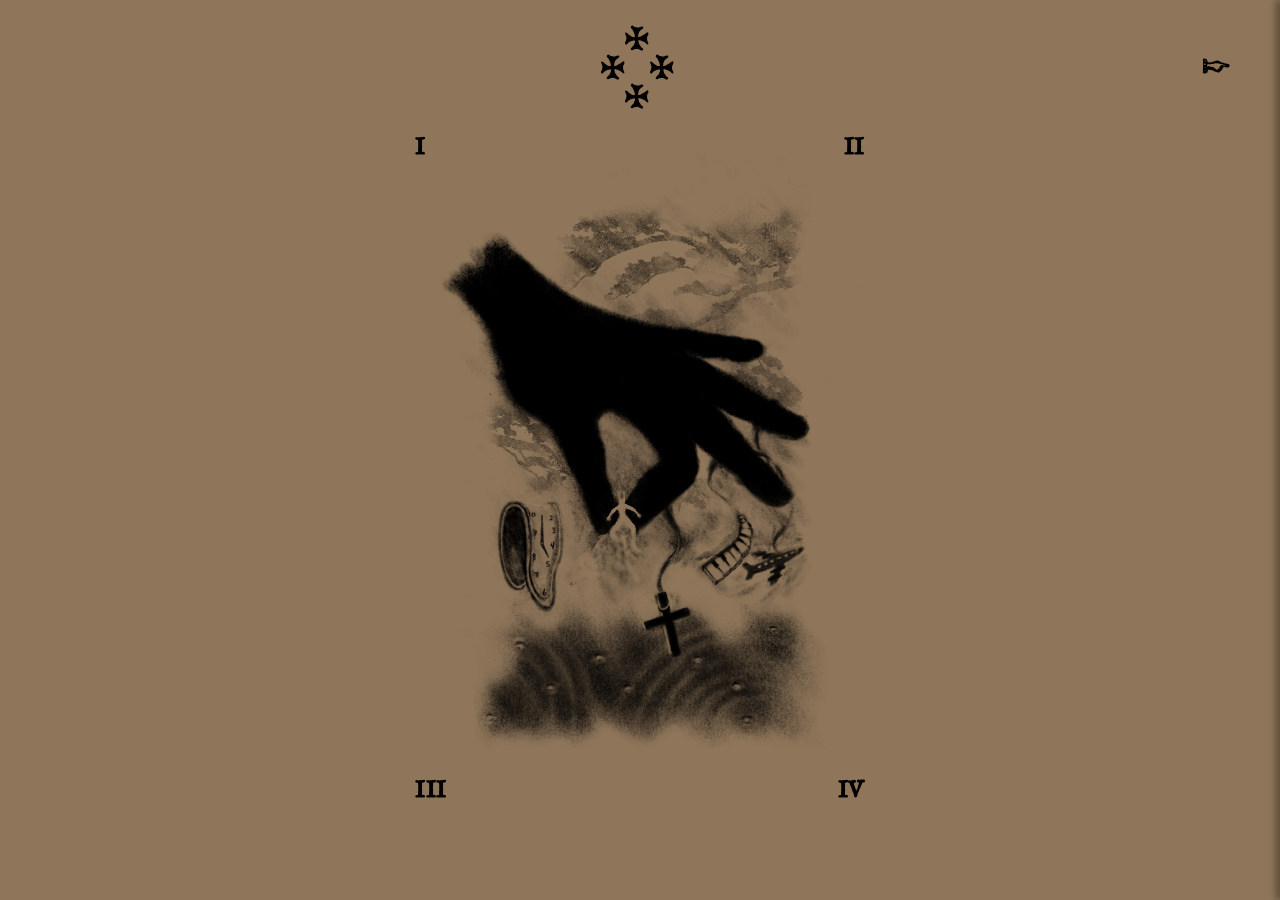
==== index.html @ d0a43b60 "added" ====
<!DOCTYPE html>
<html>
<head>
	<meta charset="utf-8">
	<meta name="viewport" content="width=device-width, initial-scale=1">
	<title></title>
	<link rel="stylesheet" type="text/css" href="assets/css/reset.css">
	<link rel="stylesheet" type="text/css" href="assets/css/fonts.css">
	<link rel="stylesheet" type="text/css" href="assets/css/styles.css">
</head>
<body>
	<section class="hover" id="page4">
		<div class="pagewrapper">
			<div class="front">

				<nav>
					<div class="prevButton">☜</div>
					<div class="pageIndex">
						<span></span>
						<br>
						<span class="roman">IV</span>&emsp;<span></span>
						<br>
						<span></span>
					</div>
					<div class="nextButton"></div>	
				</nav>

				<h1>Merch</h1>

			</div>
			<div class="back"></div>
		</div>
		<div class="nextShadow"></div>
	</section>

	<section class="hover" id="page3">
		<div class="pagewrapper">
			<div class="front">

				<nav>
					<div class="prevButton">☜</div>
					<div class="pageIndex">
						<span></span>
						<br>
						<span></span>&emsp;<span></span>
						<br>
						<span class="roman">III</span>
					</div>
					<div class="nextButton">☞</div>	
				</nav>

				<h1>DJ Gummy Bear</h1>

			</div>
			<div class="back">IV</div>
		</div>
		<div class="nextShadow"></div>
	</section>

	<section class="hover" id="page2">
		<div class="pagewrapper">
			<div class="front">

				<nav>
					<div class="prevButton">☜</div>
					<div class="pageIndex">
						<span></span><br>
						<span></span>&emsp;<span  class="roman">II</span>
						<br>
						<span></span>
					</div>
					<div class="nextButton">☞</div>	
				</nav>

				<h1>Save the Youth</h1>

			</div>
			<div class="back">III</div>
		</div>
		<div class="nextShadow"></div>
	</section>

	<section class="hover" id="page1">
		<div class="pagewrapper">
			<div class="front">

				<nav>
					<div class="prevButton">☜</div>
					<div class="pageIndex">
						<span class="roman">I</span><br>
						<span></span>&emsp;<span></span>
						<br>
						<span></span>
					</div>
					<div class="nextButton">☞</div>	
				</nav>

				<h1>Montell Fish</h1>
				<h2><a href="">Tour.</a> <a href="">News.</a> <a href="">Album.</a></h2>
				<br>
				<p>
					Lorem ipsum dolor sit amet, consectetuer adipiscing elit, sed diam nonummy nibh euismod tincidunt ut laoreet dolore magna aliquam erat volutpat. Ut wisi enim ad minim veniam, quis nostrud exerci tation ullamcorper suscipit lobortis nisl ut aliquip ex ea commodo consequat. Duis autem vel eum iriure dolor in hendrerit in vulputate velit esse molestie consequat, vel illum dolore eu feugiat nulla facilisis at vero eros et accumsan et iusto odio dignissim qui blandit praesent luptatum zzril delenit augue duis dolore te feugait nulla facilisi. 
				</p>

				<div class="imgCont glow">
					<img src="assets/image/test.webp">
				</div>

			</div>
			<div class="back">II</div>
		</div>
		<div class="nextShadow"></div>
	</section>

	<section class="hover" id="index">
		<div class="pagewrapper">
			<div class="front">

				<nav>
					<div class="prevButton"></div>
					<div class="pageIndex">
						<span></span><br>
						<span></span>&emsp;<span></span>
						<br>
						<span></span></div>
					<div class="nextButton">☞</div>	
				</nav>

				<div class="imgCont">
					<img src="assets/image/JCMSEPTEMBEREVENTPOSTER.webp">
					<span class="indexButton" id="to1">I</span>
					<span class="indexButton" id="to2">II</span>
					<span class="indexButton" id="to3">III</span>
					<span class="indexButton" id="to4">IV</span>
				</div>

			</div>
			<div class="back">I</div>
		</div>
		<div class="nextShadow"></div>
	</section>

	<div id="page-flipper">
		<div id="prev" class="active"></div>
		<div id="next" class="active"></div>
	</div>
	<svg>
  <filter id="wavy2">
    <feTurbulence x="0" y="0" baseFrequency="0.02" numOctaves="5" seed="1" />
    <feDisplacementMap in="SourceGraphic" scale="20" />
  </filter>
</svg>
	<script type="text/javascript">
		// window.onload = function(){
		// 	welcomeFlip()
		// }

		// function welcomeFlip(){
		// 	let welcome = document.getElementById('welcome');
		// 	setTimeout(function(){
		// 		welcome.classList.add('initial');	
		// 	}, 300);
		// 	setTimeout(function(){
		// 		welcome.classList.add('flip');	
		// 	}, 1000);
		// }

		let indexButtons = document.querySelectorAll('.indexButton');
		indexButtons.forEach(function(indexButton){
			indexButton.addEventListener('click', function (e) {
				let button = this;
				let thisPage = this.closest('section');
				let directTo = Number(button.id.replace('to', ''));
				flip(thisPage);
				console.log(directTo);
				for(let i=1; i<directTo; i+=1){
					let page = document.getElementById('page'+ i);
					flip(page);
				}
			});
			
		});

		let nextButtons = document.querySelectorAll('.nextButton');
		nextButtons.forEach(function(nextButton){
			nextButton.addEventListener('click', function (e) {
				let thisPage = this.closest('section');
				flip(thisPage); 
			});
		});

		let prevButtons = document.querySelectorAll('.prevButton');
		prevButtons.forEach(function(prevButton){
			prevButton.addEventListener('click', function (e) {
				let thisPage = this.closest('section');
				let prevPage = getPrevPage(thisPage);
				unflip(prevPage);
			});
		});

		function flip(section){
			section.classList.add('flip');
		}

		function unflip(section){
			section.classList.remove('flip');
		}

		function getPrevPage(current){
			let next = current.nextElementSibling;
			if (!(next.tagName == 'SECTION')){ next = null; }
			return next;
		}
		
	</script>
</body>
</html>
---- assets/css/fonts.css ----
@font-face {
	font-family: 'IM_FELL_English';
	src: url('../fonts/IMFeENrm29C.otf');
}
@font-face {
	font-family: 'IM_FELL_English_Italic';
	src: url('../fonts/IMFeENit29C.otf');
}
@font-face {
	font-family: 'P22_Operina_Romano';
	src: url('../fonts/P22_Operina_Romano.ttf');
}
---- assets/css/styles.css ----
html{
	font-size: 24px;
	--second-type: 1rem;
	--page-tilt: -6deg;
	--paper-color: #8F765A;
/*--paper-color: #fff;*/
	--text-color: #000;
	--nav-padding: 1rem;
}
@media all and (max-width: 40em) { 
	html{ font-size: 18px; } 
}
@media all and (max-width: 28em) { 
	html{ font-size: 16px; } 
}

body{
	position: relative;
	font-family: 'IM_FELL_English';
	font-size: 1rem;
	-webkit-font-smoothing:antialiased;
	letter-spacing: 0.025rem;
/*	overflow: hidden;*/
	background-color: #000;
	-webkit-text-stroke-width: 0.05rem;
	line-height: 1.2;
/*  -webkit-text-stroke-color: ;*/
	color:var(--text-color);
/*	text-shadow: 0.01rem 0.01rem 0.02rem var(--text-color), -0.01rem -0.01rem 0.02rem var(--text-color), 0.01rem -0.01rem 0.02rem var(--text-color);*/
	/*text-shadow: 
		0.01rem 0.01rem 0.02rem var(--text-color), 
		-0.01rem -0.01rem 0.02rem var(--text-color), 
		0.01rem -0.01rem 0.02rem var(--text-color), 
		0 0 0.05em rgb(70 50 25), 
		0 0 0.1em rgb(22 39 12), 
		0 0 0.2em rgb(56 69 45);*/
}
section{
	position: absolute;
	top:0;
	left:0;
	width:100vw;
	height:100vh;
	overflow: hidden;
	pointer-events: none;
}
section > .pagewrapper{
	width:100%;
	height:100%;
	clip-path: polygon(0% 0%, 100% 0%, 100% 100%, 0% 100%);  
	transition-property: clip-path;  
	transition-duration: 0.5s;
	position: relative;
}
.pagewrapper > .front, .pagewrapper > .back{
	position: absolute;
	width:100%;
	height:100%;
}
.pagewrapper > .front{
	pointer-events: auto;
}

.pagewrapper > .back{
	height:100%;
	transition-property: transform;
	transform: translateX(100%);
	transition-duration: 0.5s;
	transform-origin: bottom left;
	cursor: pointer;
	z-index: 10;
}
.pagewrapper > .back:after{
	content:'';
	position: absolute;
	width:100%;
	height:50%;
	left:0;
	bottom:-50vh;
	background-color: inherit;
}

/* page next hover */
section.hover:has( > .pagewrapper > .front > nav > .nextButton:hover) .pagewrapper{
	clip-path: polygon(0% 0%, calc(100vw - 2rem) 0%, calc(100vw - 2rem) 100%, 0% 100%);  
}
section.hover:has( > .pagewrapper > .front > nav > .nextButton:hover) .back{
	transform: translateX(calc(100vw - 2rem)) rotate(var(--page-tilt));
}
section.hover:has( > .pagewrapper > .front > nav > .nextButton:hover) .nextShadow{
	transform: translateX(0px);
}

/* page next flip, also initiates welcome flip too */
section.hover.flip:has( > .pagewrapper > .front > nav > .nextButton) .pagewrapper, 
#welcome.initial.flip:has( > .pagewrapper > .back) .pagewrapper{
	transition-duration: 1s;
	clip-path: polygon(-2rem 0%, -2rem 0%, -2rem 100%, -2rem 100%);
}
section.hover.flip:has( > .pagewrapper > .front > nav > .nextButton) .back, 
#welcome.initial.flip:has( > .pagewrapper > .back) .back{
	transition-duration: 1s;
	transform: translateX(calc(-100vw - 2rem)) rotate(0deg);
}
section.hover.flip:has( > .pagewrapper > .front > nav > .nextButton) .nextShadow, 
#welcome.initial.flip:has( > .pagewrapper > .back) .nextShadow{
	transition-duration: 1s;
	transform: translateX(-100vw);
}

/* special welcome page flip */
#welcome.initial > .pagewrapper{
	clip-path: polygon(0% 0%, calc(100vw - 2rem) 0%, calc(100vw - 2rem) 100%, 0% 100%);  
}
#welcome.initial > .pagewrapper > .back{
	transform: translateX(calc(100vw - 2rem)) rotate(var(--page-tilt));
}
#welcome.initial > .nextShadow{
	transform: translateX(0px);
}

/* page flip shadows */

:root{
/*	--shadow-color: 30deg 21% 29%;*/
	--shadow-color: 32deg 11% 23%;
}
.pagewrapper > .back{
/*	-webkit-box-shadow: -0.05rem 0.05rem 0.25rem rgba(89,71,51,0.8);*/
/*	-webkit-box-shadow: -0.2rem 0rem 0.25rem hsl(var(--shadow-color) / 0.4);*/
	-webkit-box-shadow: -0.2rem 0rem 0.25rem rgba(0,0,0,0.3);
}

.nextShadow{
	position: absolute;
	width:4rem;
	height:100vh;
	top:0;
	right:0;
	transform:translateX(4rem);
	transition-duration: 0.5s;
	background: linear-gradient(
		to right, 
		transparent 10%, 
		hsl(var(--shadow-color) / 0.35) 35%, 
		hsl(var(--shadow-color) / 0.25) 50%, 
		hsl(var(--shadow-color) / 0.7) 40%, 
		transparent);
	mix-blend-mode: multiply;
	-webkit-mask-image: linear-gradient(0deg, rgba(0,0,0,0.3) 0%, rgb(0, 0, 0) 40%);
	transition-property: transform;  
	pointer-events: none;	
}

/* page styles */
.pagewrapper > .front, .pagewrapper > .back{
	background: var(--paper-color);
}

.pagewrapper > .back{
	padding:1rem;
}

.pagewrapper > .front{
	padding:1rem 2rem;
	overflow: auto;
}

nav{
	position: sticky;
	top:0;
	width:100%;
	display: flex;
	justify-content: space-between;
	align-items: center;
	pointer-events: none;
	margin-bottom: 1rem;
}
nav > div{
	cursor: pointer;
	pointer-events: auto;
	min-width: 1rem;
}
nav > .pageIndex{
	width:fit-content;
	text-align: center;
}
.pageIndex > span{
	display: inline-block;
}

h1, h2, h3, h4, h5{
	text-align: center;
	text-transform: uppercase;
}

p{
	margin-bottom: 1.2rem;
}


.imgCont{
	width:min(50vw, 50vh);
	margin:auto;
    position: relative;
}
/* for image innerglow*/
.imgCont.glow:after{
	box-shadow: 
		inset -10px -10px 10px 20px var(--paper-color);
  	content: '';
  	display: block;
  	position: absolute;
  	height: 100%;
  	width: 100%;
  	top: 0;
}
img{
	display: block;
	width:100%;
	max-width: 100%;
	mix-blend-mode: multiply;
	filter:grayscale(100%);
}

#index .imgCont{
	position: relative;
	width:min(50vw, 50vh);
	margin:auto;
}
#index a{
	font-family: 'IM_FELL_English';
}
.indexButton{
	position: absolute;
	cursor:pointer;
}
.indexButton:hover{
	opacity: 0.5;
}

#to1{
	top:0;
	left:0;
}
#to2{
	top:0;
	right:0;
}
#to3{
	bottom:0;
	left:0;
}
#to4{
	bottom:0;
	right:0;
}


a:hover{
	opacity: 0.5;
}
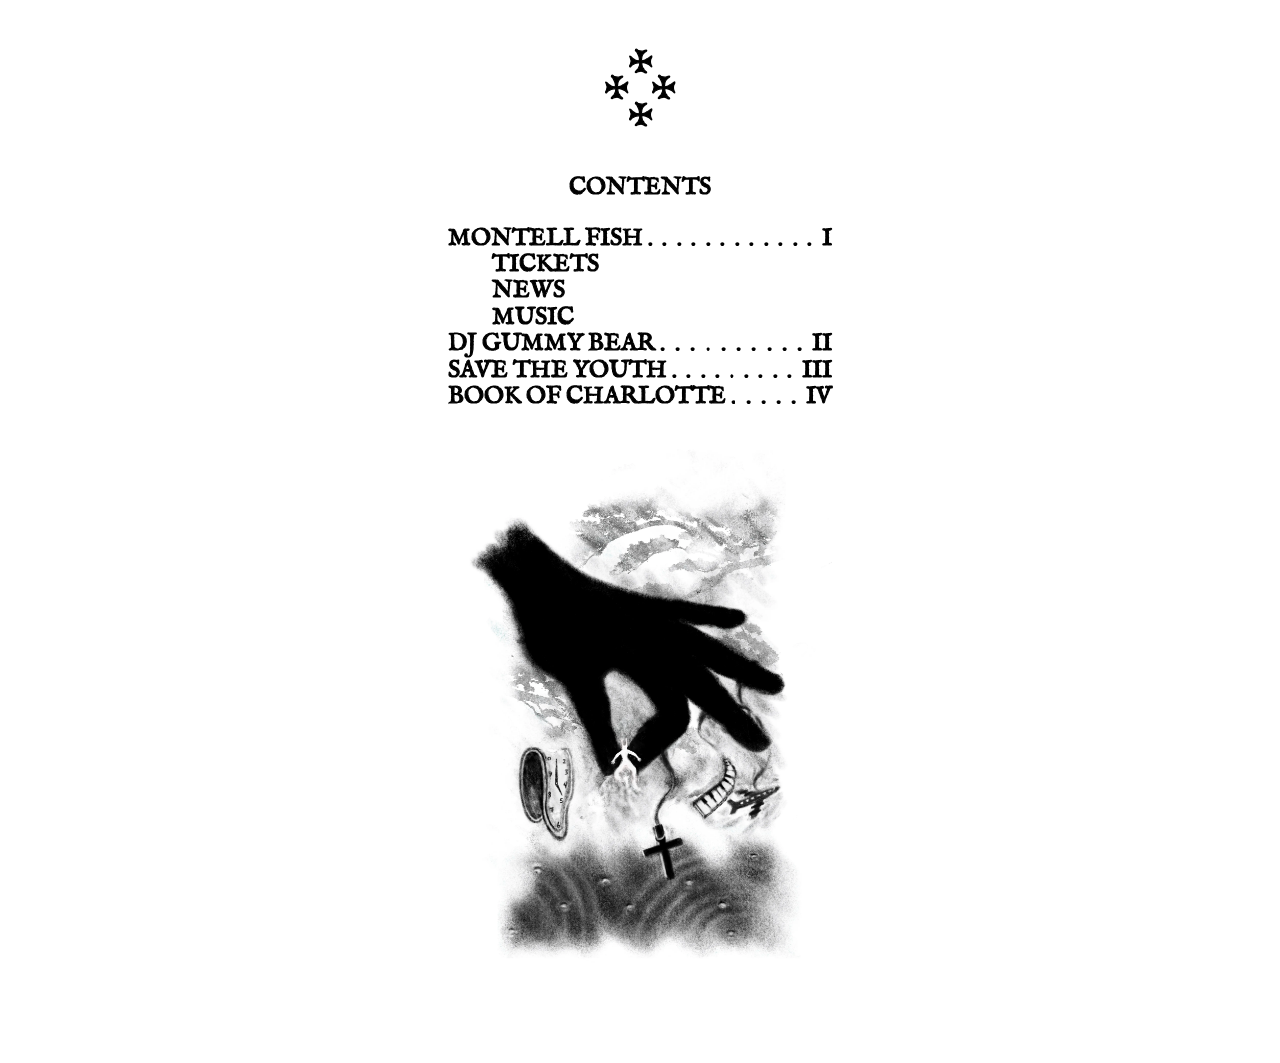
==== commit 1114f575: "added" ====
--- a/index.html
+++ b/index.html
@@ -6,212 +6,161 @@
 	<title></title>
 	<link rel="stylesheet" type="text/css" href="assets/css/reset.css">
 	<link rel="stylesheet" type="text/css" href="assets/css/fonts.css">
-	<link rel="stylesheet" type="text/css" href="assets/css/styles.css">
+	<style type="text/css">
+		/*html{
+			font-size: 24px;
+		}
+		@media all and (max-width: 40em) { 
+			html{ font-size: 18px; } 
+		}
+		@media all and (max-width: 28em) { 
+			html{ font-size: 16px; } 
+		}*/
+
+		html{
+			font-size: 24px;
+/*			--paper-color: #ccc6a9;*/
+			--paper-color: rgb(220, 212, 191);
+		}
+		@media all and (max-width: 57rem) { 
+			html{ font-size: 18px; } 
+		}
+		@media all and (max-width: 43em) { 
+			html{ font-size: 16px; } 
+		}
+		@media all and (max-width: 38em) { 
+			html{ font-size: 14px; } 
+		}
+		@media all and (max-width: 34em) { 
+			html{ font-size: 13px; } 
+		}
+		body{
+			font-family: 'IM_FELL_English';
+			font-weight: normal;
+			-webkit-text-stroke-width: 0.05rem;
+			-webkit-font-smoothing:antialiased;
+			font-size: 1rem;
+			line-height: 1.1;
+/*			background-color: var(--paper-color);*/
+			color:#000;
+			padding:2rem 2rem;
+			text-transform: uppercase;
+		}
+
+		.cross-symbol{
+			width:fit-content;
+			margin:auto;
+			text-align: center;
+			margin-bottom: 2rem;
+			user-select: none;
+		}
+
+		main{
+			max-width: 16rem;
+			margin:auto;
+
+			display: flex;
+			flex-direction: column;
+			gap:1rem;
+		}
+		ol{
+			list-style: none;
+		}
+		ol ol{
+			/* real 2em space */
+			margin-left: 1.85rem; 
+		}
+
+		.toc p {
+			display: flex;
+		}
+		
+		.toc p .title {
+			order: 1;
+		}
+
+		.toc {
+			counter-reset: item
+		}
+		.toc > li {
+  			counter-increment: item;
+		}
+		.toc > li:before {
+  			content: counter(item, upper-roman);
+  			float:right;
+		}
+		
+		.toc p:after {
+			background-image:url("data:image/svg+xml;utf8,<svg xmlns='http://www.w3.org/2000/svg' version='1.1' height='16px' width='9.6px'><text x='50%' y='13' class='im-fell' font-size='16' font-weight='bold' text-rendering='optimizeLegibility' text-anchor='middle'>.</text></svg>");
+			background-position: top;
+			background-size: 0.6rem 1rem;
+			background-repeat: space no-repeat;
+			content: "";
+			flex-grow: 1;
+			height: 1em;
+			order: 2;
+			margin-right: 0.2rem;
+		}
+
+		a:hover{
+			font-family: 'IM_FELL_English_Italic';
+			cursor: pointer;
+		}
+
+		img{
+			width:100%;
+			max-width: 100%;
+			mix-blend-mode: multiply;
+		}
+		h1{
+			text-align: center;
+		}
+		
+	</style>
 </head>
 <body>
-	<section class="hover" id="page4">
-		<div class="pagewrapper">
-			<div class="front">
-
-				<nav>
-					<div class="prevButton">☜</div>
-					<div class="pageIndex">
-						<span></span>
-						<br>
-						<span class="roman">IV</span>&emsp;<span></span>
-						<br>
-						<span></span>
-					</div>
-					<div class="nextButton"></div>	
-				</nav>
-
-				<h1>Merch</h1>
-
-			</div>
-			<div class="back"></div>
-		</div>
-		<div class="nextShadow"></div>
-	</section>
-
-	<section class="hover" id="page3">
-		<div class="pagewrapper">
-			<div class="front">
-
-				<nav>
-					<div class="prevButton">☜</div>
-					<div class="pageIndex">
-						<span></span>
-						<br>
-						<span></span>&emsp;<span></span>
-						<br>
-						<span class="roman">III</span>
-					</div>
-					<div class="nextButton">☞</div>	
-				</nav>
-
-				<h1>DJ Gummy Bear</h1>
-
-			</div>
-			<div class="back">IV</div>
-		</div>
-		<div class="nextShadow"></div>
-	</section>
-
-	<section class="hover" id="page2">
-		<div class="pagewrapper">
-			<div class="front">
-
-				<nav>
-					<div class="prevButton">☜</div>
-					<div class="pageIndex">
-						<span></span><br>
-						<span></span>&emsp;<span  class="roman">II</span>
-						<br>
-						<span></span>
-					</div>
-					<div class="nextButton">☞</div>	
-				</nav>
-
-				<h1>Save the Youth</h1>
-
-			</div>
-			<div class="back">III</div>
-		</div>
-		<div class="nextShadow"></div>
-	</section>
-
-	<section class="hover" id="page1">
-		<div class="pagewrapper">
-			<div class="front">
-
-				<nav>
-					<div class="prevButton">☜</div>
-					<div class="pageIndex">
-						<span class="roman">I</span><br>
-						<span></span>&emsp;<span></span>
-						<br>
-						<span></span>
-					</div>
-					<div class="nextButton">☞</div>	
-				</nav>
-
-				<h1>Montell Fish</h1>
-				<h2><a href="">Tour.</a> <a href="">News.</a> <a href="">Album.</a></h2>
-				<br>
+	<div class="cross-symbol">
+		<span></span><br><span></span>&emsp;<span></span><br><span></span>
+	</div>
+	<main>
+		<h1>Contents</h1>
+		<ol class="toc">
+			<li>
 				<p>
-					Lorem ipsum dolor sit amet, consectetuer adipiscing elit, sed diam nonummy nibh euismod tincidunt ut laoreet dolore magna aliquam erat volutpat. Ut wisi enim ad minim veniam, quis nostrud exerci tation ullamcorper suscipit lobortis nisl ut aliquip ex ea commodo consequat. Duis autem vel eum iriure dolor in hendrerit in vulputate velit esse molestie consequat, vel illum dolore eu feugiat nulla facilisis at vero eros et accumsan et iusto odio dignissim qui blandit praesent luptatum zzril delenit augue duis dolore te feugait nulla facilisi. 
+					<span class="title">Montell Fish</span>
 				</p>
-
-				<div class="imgCont glow">
-					<img src="assets/image/test.webp">
-				</div>
-
-			</div>
-			<div class="back">II</div>
-		</div>
-		<div class="nextShadow"></div>
-	</section>
-
-	<section class="hover" id="index">
-		<div class="pagewrapper">
-			<div class="front">
-
-				<nav>
-					<div class="prevButton"></div>
-					<div class="pageIndex">
-						<span></span><br>
-						<span></span>&emsp;<span></span>
-						<br>
-						<span></span></div>
-					<div class="nextButton">☞</div>	
-				</nav>
-
-				<div class="imgCont">
-					<img src="assets/image/JCMSEPTEMBEREVENTPOSTER.webp">
-					<span class="indexButton" id="to1">I</span>
-					<span class="indexButton" id="to2">II</span>
-					<span class="indexButton" id="to3">III</span>
-					<span class="indexButton" id="to4">IV</span>
-				</div>
-
-			</div>
-			<div class="back">I</div>
-		</div>
-		<div class="nextShadow"></div>
-	</section>
-
-	<div id="page-flipper">
-		<div id="prev" class="active"></div>
-		<div id="next" class="active"></div>
-	</div>
-	<svg>
-  <filter id="wavy2">
-    <feTurbulence x="0" y="0" baseFrequency="0.02" numOctaves="5" seed="1" />
-    <feDisplacementMap in="SourceGraphic" scale="20" />
-  </filter>
-</svg>
-	<script type="text/javascript">
-		// window.onload = function(){
-		// 	welcomeFlip()
-		// }
-
-		// function welcomeFlip(){
-		// 	let welcome = document.getElementById('welcome');
-		// 	setTimeout(function(){
-		// 		welcome.classList.add('initial');	
-		// 	}, 300);
-		// 	setTimeout(function(){
-		// 		welcome.classList.add('flip');	
-		// 	}, 1000);
-		// }
-
-		let indexButtons = document.querySelectorAll('.indexButton');
-		indexButtons.forEach(function(indexButton){
-			indexButton.addEventListener('click', function (e) {
-				let button = this;
-				let thisPage = this.closest('section');
-				let directTo = Number(button.id.replace('to', ''));
-				flip(thisPage);
-				console.log(directTo);
-				for(let i=1; i<directTo; i+=1){
-					let page = document.getElementById('page'+ i);
-					flip(page);
-				}
-			});
-			
-		});
-
-		let nextButtons = document.querySelectorAll('.nextButton');
-		nextButtons.forEach(function(nextButton){
-			nextButton.addEventListener('click', function (e) {
-				let thisPage = this.closest('section');
-				flip(thisPage); 
-			});
-		});
-
-		let prevButtons = document.querySelectorAll('.prevButton');
-		prevButtons.forEach(function(prevButton){
-			prevButton.addEventListener('click', function (e) {
-				let thisPage = this.closest('section');
-				let prevPage = getPrevPage(thisPage);
-				unflip(prevPage);
-			});
-		});
-
-		function flip(section){
-			section.classList.add('flip');
-		}
-
-		function unflip(section){
-			section.classList.remove('flip');
-		}
-
-		function getPrevPage(current){
-			let next = current.nextElementSibling;
-			if (!(next.tagName == 'SECTION')){ next = null; }
-			return next;
-		}
-		
-	</script>
+				<ol>
+					<li>
+						<a href="https://www.aegpresents.co.uk/events/detail/montell-fish?cid=AEGPRESUK_Montell_London_SOCIAL_Artist_25102023_OGNC_" target="_blank">Tickets</a>
+					</li>
+					<li>
+						<a href="https://www.youtube.com/watch?v=XXTAVNXG2cM" target="_blank">News</a>
+					</li>
+					<li>
+						<a href="https://open.spotify.com/artist/5nvWOyAkfNgVLKESq4fOj2" target="_blank">Music</a>
+					</li>
+				</ol>
+			</li>
+			<li>
+				<p>
+					<a class="title" href="https://open.spotify.com/artist/78ECvrY5jP8mbGU52iyNSw" target="_blank">DJ Gummy Bear</a>
+				</p>
+			</li>
+			<li>
+				<p>
+					<a class="title" href="savetheyouth">Save the Youth</a>
+				</p>
+			</li>
+			<li>
+				<p>
+					<a class="title" href="bookofcharlotte">Book of Charlotte</a>
+				</p>
+			</li>
+		</ol>
+		<figure>
+			<img src="assets/image/JCMSEPTEMBEREVENTPOSTER.webp">
+			<figcaption></figcaption>
+		</figure>
+	</main>
 </body>
 </html>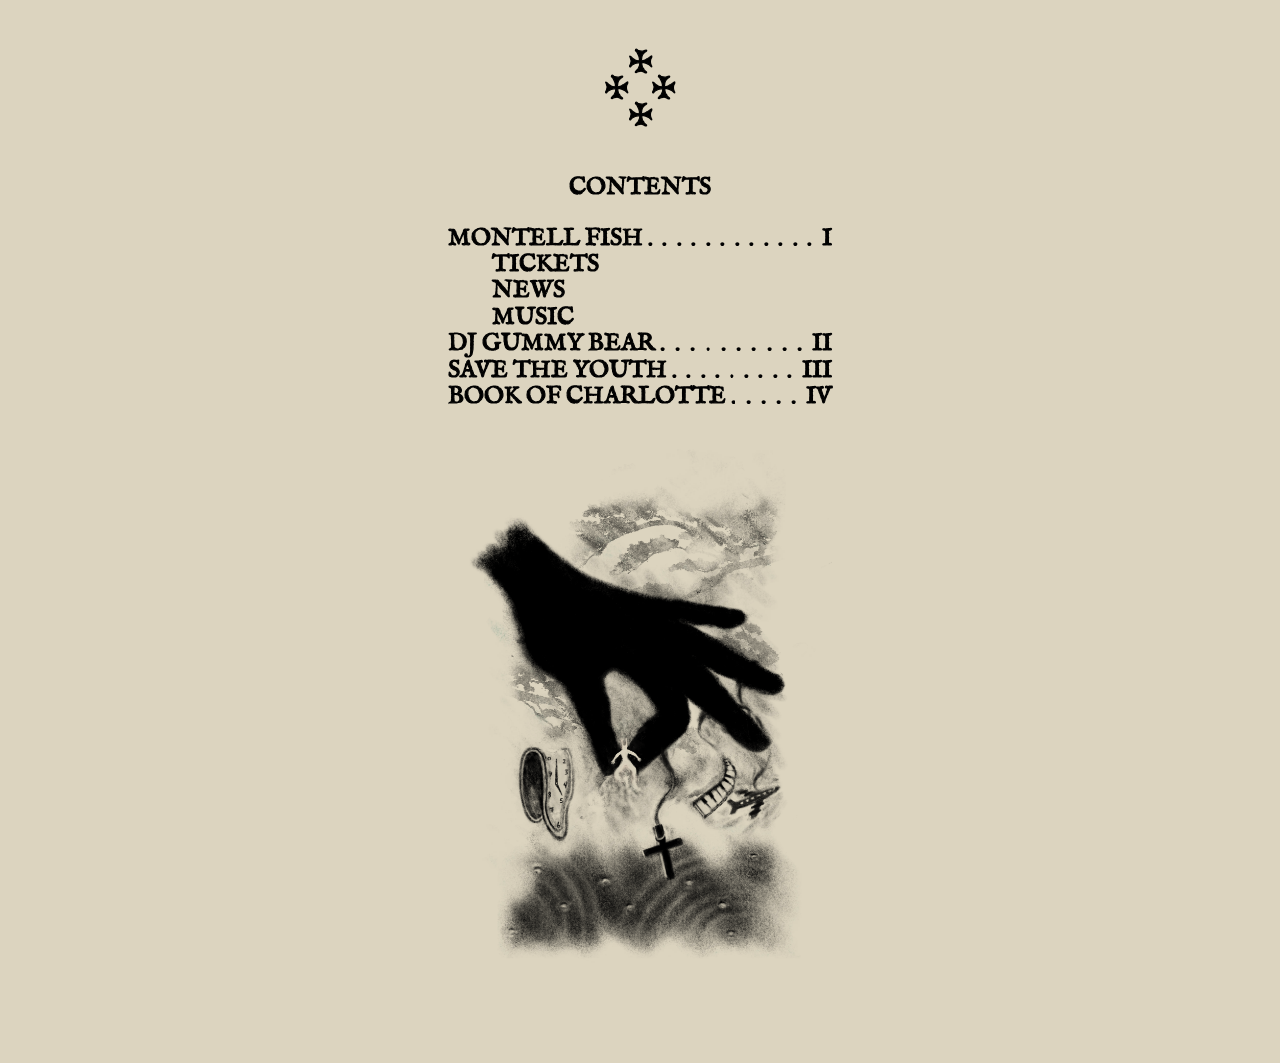
==== commit 405a9a67: "added" ====
--- a/index.html
+++ b/index.html
@@ -21,6 +21,7 @@
 			font-size: 24px;
 /*			--paper-color: #ccc6a9;*/
 			--paper-color: rgb(220, 212, 191);
+/*			--paper-color: #dcd2cc;*/
 		}
 		@media all and (max-width: 57rem) { 
 			html{ font-size: 18px; } 
@@ -41,7 +42,7 @@
 			-webkit-font-smoothing:antialiased;
 			font-size: 1rem;
 			line-height: 1.1;
-/*			background-color: var(--paper-color);*/
+			background-color: var(--paper-color);
 			color:#000;
 			padding:2rem 2rem;
 			text-transform: uppercase;
@@ -106,6 +107,9 @@
 			font-family: 'IM_FELL_English_Italic';
 			cursor: pointer;
 		}
+		.italic{
+			font-family: 'IM_FELL_English_Italic';
+		}
 
 		img{
 			width:100%;
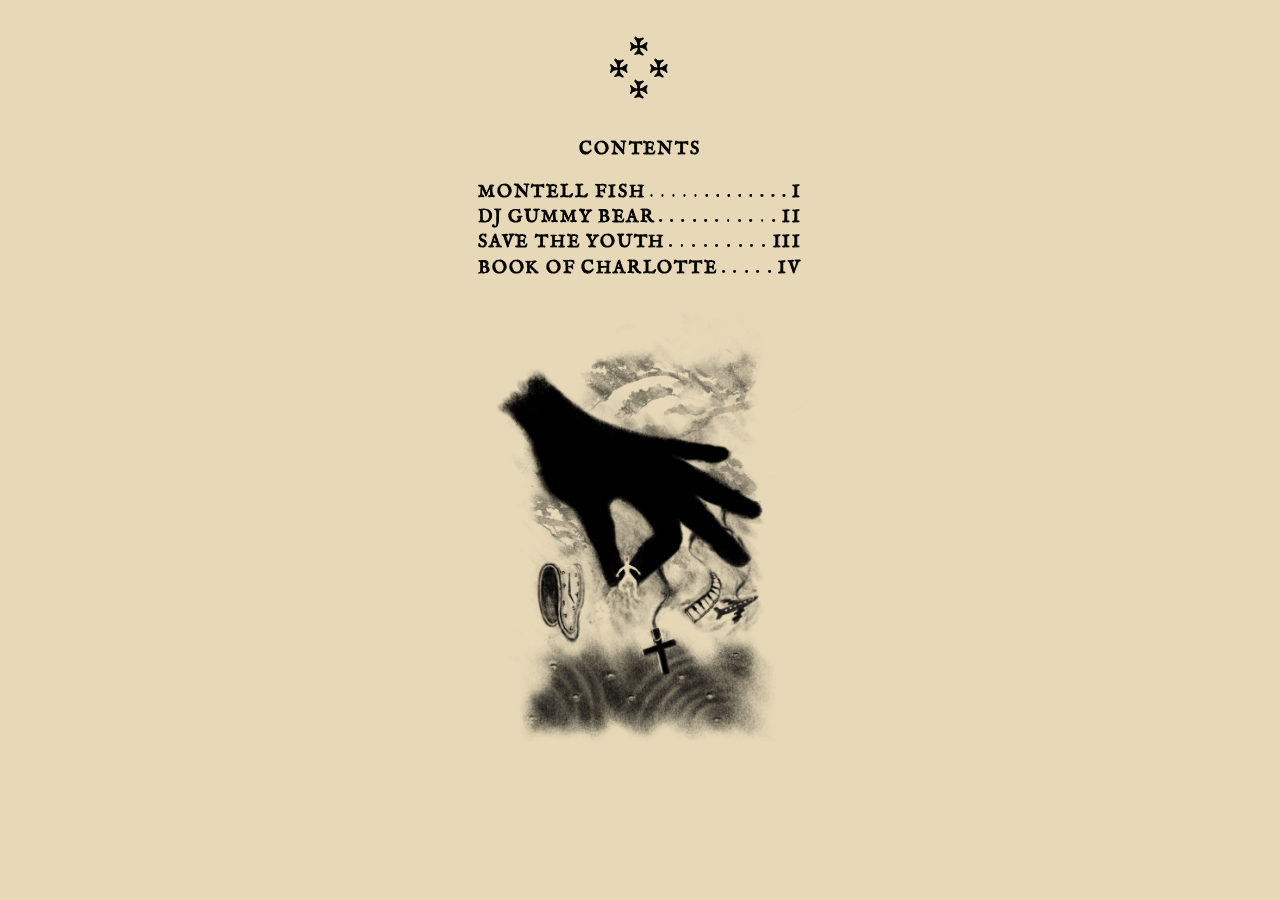
==== commit 979bcabe: "update" ====
--- a/index.html
+++ b/index.html
@@ -18,22 +18,23 @@
 		}*/
 
 		html{
-			font-size: 24px;
+			font-size: 18px;
 /*			--paper-color: #ccc6a9;*/
-			--paper-color: rgb(220, 212, 191);
+/*			--paper-color: rgb(220, 212, 191);*/
+			--paper-color: #e7d9b8;
 /*			--paper-color: #dcd2cc;*/
 		}
 		@media all and (max-width: 57rem) { 
-			html{ font-size: 18px; } 
+			html{ font-size: 16px; } 
 		}
 		@media all and (max-width: 43em) { 
-			html{ font-size: 16px; } 
+			html{ font-size: 14px; } 
 		}
 		@media all and (max-width: 38em) { 
-			html{ font-size: 14px; } 
+			html{ font-size: 12px; } 
 		}
 		@media all and (max-width: 34em) { 
-			html{ font-size: 13px; } 
+			html{ font-size: 11px; } 
 		}
 		body{
 			font-family: 'IM_FELL_English';
@@ -41,10 +42,11 @@
 			-webkit-text-stroke-width: 0.05rem;
 			-webkit-font-smoothing:antialiased;
 			font-size: 1rem;
-			line-height: 1.1;
+			line-height: 1.4;
 			background-color: var(--paper-color);
 			color:#000;
 			padding:2rem 2rem;
+			letter-spacing: 0.1rem;
 			text-transform: uppercase;
 		}
 
@@ -53,11 +55,12 @@
 			margin:auto;
 			text-align: center;
 			margin-bottom: 2rem;
+			line-height: 1.2;
 			user-select: none;
 		}
 
 		main{
-			max-width: 16rem;
+			max-width: 18rem;
 			margin:auto;
 
 			display: flex;
@@ -92,7 +95,7 @@
 		}
 		
 		.toc p:after {
-			background-image:url("data:image/svg+xml;utf8,<svg xmlns='http://www.w3.org/2000/svg' version='1.1' height='16px' width='9.6px'><text x='50%' y='13' class='im-fell' font-size='16' font-weight='bold' text-rendering='optimizeLegibility' text-anchor='middle'>.</text></svg>");
+			background-image:url("data:image/svg+xml;utf8,<svg xmlns='http://www.w3.org/2000/svg' version='1.1' height='16px' width='9.6px'><text x='50%' y='15.5' class='im-fell' font-size='16' font-weight='bold' text-rendering='optimizeLegibility' text-anchor='middle'>.</text></svg>");
 			background-position: top;
 			background-size: 0.6rem 1rem;
 			background-repeat: space no-repeat;
@@ -103,10 +106,6 @@
 			margin-right: 0.2rem;
 		}
 
-		a:hover{
-			font-family: 'IM_FELL_English_Italic';
-			cursor: pointer;
-		}
 		.italic{
 			font-family: 'IM_FELL_English_Italic';
 		}
@@ -133,17 +132,6 @@
 				<p>
 					<span class="title">Montell Fish</span>
 				</p>
-				<ol>
-					<li>
-						<a href="https://www.aegpresents.co.uk/events/detail/montell-fish?cid=AEGPRESUK_Montell_London_SOCIAL_Artist_25102023_OGNC_" target="_blank">Tickets</a>
-					</li>
-					<li>
-						<a href="https://www.youtube.com/watch?v=XXTAVNXG2cM" target="_blank">News</a>
-					</li>
-					<li>
-						<a href="https://open.spotify.com/artist/5nvWOyAkfNgVLKESq4fOj2" target="_blank">Music</a>
-					</li>
-				</ol>
 			</li>
 			<li>
 				<p>
@@ -152,7 +140,7 @@
 			</li>
 			<li>
 				<p>
-					<a class="title" href="savetheyouth">Save the Youth</a>
+					<a class="title" href="https://sty-shop.com/" target="_blank">Save the Youth</a>
 				</p>
 			</li>
 			<li>
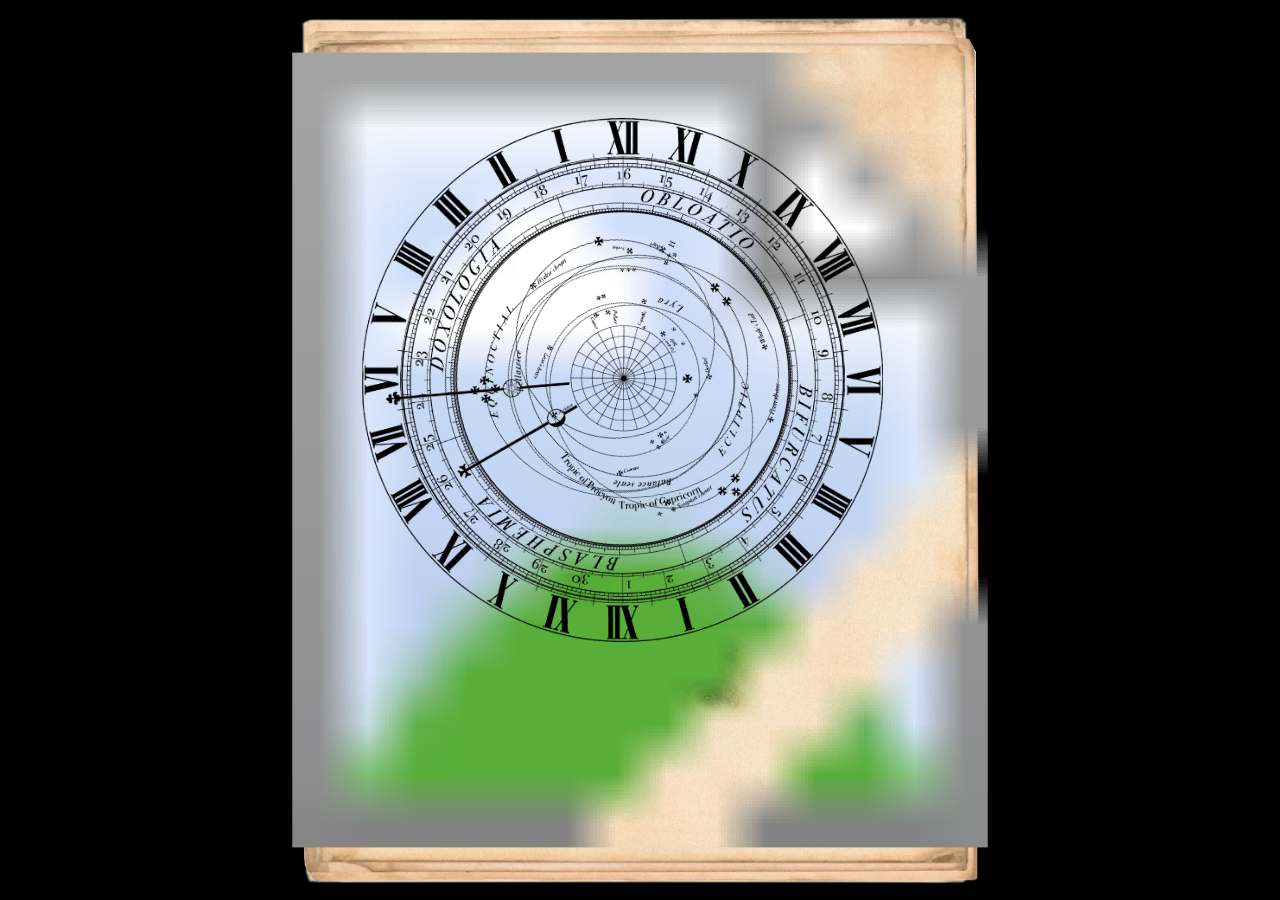
==== commit 7ae0b263: "added" ====
--- a/index.html
+++ b/index.html
@@ -4,155 +4,159 @@
 	<meta charset="utf-8">
 	<meta name="viewport" content="width=device-width, initial-scale=1">
 	<title></title>
-	<link rel="stylesheet" type="text/css" href="assets/css/reset.css">
-	<link rel="stylesheet" type="text/css" href="assets/css/fonts.css">
+	<link rel="stylesheet" type="text/css" href="css/reset.css">
 	<style type="text/css">
-		/*html{
-			font-size: 24px;
-		}
-		@media all and (max-width: 40em) { 
-			html{ font-size: 18px; } 
-		}
-		@media all and (max-width: 28em) { 
-			html{ font-size: 16px; } 
-		}*/
-
-		html{
-			font-size: 18px;
-/*			--paper-color: #ccc6a9;*/
-/*			--paper-color: rgb(220, 212, 191);*/
-			--paper-color: #e7d9b8;
-/*			--paper-color: #dcd2cc;*/
-		}
-		@media all and (max-width: 57rem) { 
-			html{ font-size: 16px; } 
-		}
-		@media all and (max-width: 43em) { 
-			html{ font-size: 14px; } 
-		}
-		@media all and (max-width: 38em) { 
-			html{ font-size: 12px; } 
-		}
-		@media all and (max-width: 34em) { 
-			html{ font-size: 11px; } 
+		html, body{
+			width:100%;
+			height:100%;
 		}
 		body{
-			font-family: 'IM_FELL_English';
-			font-weight: normal;
-			-webkit-text-stroke-width: 0.05rem;
-			-webkit-font-smoothing:antialiased;
-			font-size: 1rem;
-			line-height: 1.4;
-			background-color: var(--paper-color);
-			color:#000;
-			padding:2rem 2rem;
-			letter-spacing: 0.1rem;
-			text-transform: uppercase;
+			background-color:black;
+		}
+		section{
+			width:100%;
+			height:100%;
+			display: flex;
+			justify-content: center;
+			align-items: center;
+		}
+		section.opener{
+			position: absolute;
+			top:0;
+			-webkit-transition: opacity 500ms linear;
+    		transition: opacity 500ms linear;
+/*    		transform: rotate(3deg);*/
 		}
 
-		.cross-symbol{
-			width:fit-content;
-			margin:auto;
-			text-align: center;
-			margin-bottom: 2rem;
-			line-height: 1.2;
-			user-select: none;
+		svg, svg image{
+			display: block;
+			width:100%;
+			max-width: 100%;
+			height: 100%;
+			max-height: 100%;
+			margin:-50px;
 		}
 
-		main{
-			max-width: 18rem;
-			margin:auto;
-
+		.pseudoPageCont{
+			width:100%;
+			height:100%;
+			position: absolute;
+			top:0;
+			left:0;
 			display: flex;
-			flex-direction: column;
-			gap:1rem;
-		}
-		ol{
-			list-style: none;
-		}
-		ol ol{
-			/* real 2em space */
-			margin-left: 1.85rem; 
+			justify-content: center;
+			align-items: center;
 		}
 
-		.toc p {
-			display: flex;
+		.pseudoPageArea{
+			width:100%;
+			height:100%;
+			padding:17% 15% 0% 10%;
 		}
-		
-		.toc p .title {
-			order: 1;
+		.clockCont{
+			aspect-ratio: 1/1;
+		}
+		audio{
+			visibility: hidden;
+			position: fixed;
+			top:0;
 		}
 
-		.toc {
-			counter-reset: item
-		}
-		.toc > li {
-  			counter-increment: item;
-		}
-		.toc > li:before {
-  			content: counter(item, upper-roman);
-  			float:right;
-		}
-		
-		.toc p:after {
-			background-image:url("data:image/svg+xml;utf8,<svg xmlns='http://www.w3.org/2000/svg' version='1.1' height='16px' width='9.6px'><text x='50%' y='15.5' class='im-fell' font-size='16' font-weight='bold' text-rendering='optimizeLegibility' text-anchor='middle'>.</text></svg>");
-			background-position: top;
-			background-size: 0.6rem 1rem;
-			background-repeat: space no-repeat;
-			content: "";
-			flex-grow: 1;
-			height: 1em;
-			order: 2;
-			margin-right: 0.2rem;
-		}
-
-		.italic{
-			font-family: 'IM_FELL_English_Italic';
-		}
-
-		img{
-			width:100%;
-			max-width: 100%;
-			mix-blend-mode: multiply;
-		}
-		h1{
-			text-align: center;
-		}
-		
 	</style>
+	<link rel="stylesheet" type="text/css" href="css/clock.css">
 </head>
 <body>
-	<div class="cross-symbol">
-		<span></span><br><span></span>&emsp;<span></span><br><span></span>
-	</div>
-	<main>
-		<h1>Contents</h1>
-		<ol class="toc">
-			<li>
-				<p>
-					<span class="title">Montell Fish</span>
-				</p>
-			</li>
-			<li>
-				<p>
-					<a class="title" href="https://open.spotify.com/artist/78ECvrY5jP8mbGU52iyNSw" target="_blank">DJ Gummy Bear</a>
-				</p>
-			</li>
-			<li>
-				<p>
-					<a class="title" href="https://sty-shop.com/" target="_blank">Save the Youth</a>
-				</p>
-			</li>
-			<li>
-				<p>
-					<a class="title" href="bookofcharlotte">Book of Charlotte</a>
-				</p>
-			</li>
-		</ol>
-		<figure>
-			<img src="assets/image/JCMSEPTEMBEREVENTPOSTER.webp">
-			<figcaption></figcaption>
-		</figure>
-	</main>
+	<audio autoplay loop id="audio">
+  		<source src="audio/god_or_the_devil_composer_version.mp3" type="audio/mpeg">
+	</audio>
+	<section class="opener">
+		<svg version="1.1" xmlns="http://www.w3.org/2000/svg" xmlns:xlink="http://www.w3.org/1999/xlink" viewBox="0 0 2550 3300">
+			<image class="page" width="2550" height="3300" xlink:href="images/countdown.webp"></image> 
+		</svg>
+		<div class="pseudoPageCont">
+			<div class="pseudoPage">
+				<div class="pseudoPageArea">
+					<div class="clockCont">
+						<div id='clock'>
+					<img src="images/clock/hour.png">
+					<div class='min-wrapper'>
+					  <div class='min'>
+					  	<img src="images/clock/day.png">
+					  </div>
+					</div>
+					<div class='star-wrapper star1-wrapper'>
+					  <div class='star star1'>
+					  	<img src="images/clock/star1.png">
+					  </div>
+					</div>
+					<div class='star-wrapper star2-wrapper'>
+					  <div class='star star2'>
+					  	<img src="images/clock/star2.png">
+					  </div>
+					</div>
+					<div class='star-wrapper star3-wrapper'>
+					  <div class='star star3'>
+					  	<img src="images/clock/star3.png">
+					  </div>
+					</div>
+					<div class='star-wrapper star4-wrapper'>
+					  <div class='star star4'>
+					  	<img src="images/clock/star4.png">
+					  </div>
+					</div>
+					<div class='day-wrapper'>
+					  <div class='day'>
+					  	<img src="images/clock/dayhand.png" >
+					  </div>
+					</div>
+					<div class='hr-wrapper'>
+					  <div class='hr'>
+					  	<img src="images/clock/hourhand.png">
+					  </div>
+					</div>
+					<div class='sec-wrapper'>
+					  <div class='sec'>
+					  	<img src="images/clock/second.png" >
+					  </div>
+					</div>
+						</div>
+					</div>
+				</div>
+			</div>
+		</div>
+	</section>
+	<section>
+
+		<svg version="1.1" xmlns="http://www.w3.org/2000/svg" xmlns:xlink="http://www.w3.org/1999/xlink" viewBox="0 0 2550 3300">
+			<image width="2550" height="3300" xlink:href="images/TOC.webp"></image>
+			<a xlink:href="https://montell.world">
+			    <rect x="1167" y="414" fill="#fff" opacity="0" width="231" height="245"></rect>
+			</a>
+			<a target="_blank" xlink:href="https://open.spotify.com/artist/5nvWOyAkfNgVLKESq4fOj2">
+    			<rect x="771" y="888" fill="#fff" opacity="0" width="1030" height="50"></rect>
+  			</a>
+  			<a target="_blank" xlink:href="https://open.spotify.com/artist/78ECvrY5jP8mbGU52iyNSw">
+    			<rect x="771" y="962" fill="#fff" opacity="0" width="1030" height="50"></rect>
+  			</a>
+  			<a target="_blank" xlink:href="https://sty-shop.com">
+    			<rect x="771" y="1039" fill="#fff" opacity="0" width="1030" height="50"></rect>
+  			</a>
+  			<a xlink:href="bookofcharlotte">
+    			<rect x="771" y="1113" fill="#fff" opacity="0" width="1030" height="50"></rect>
+  			</a>
+		</svg>
+
+	</section>
+	
+		
+	<script type="text/javascript" src="js/movement.js"></script>
+	<script type="text/javascript" src="js/pseudoPage.js"></script>
+	<script type="text/javascript">
+		document.addEventListener('click', musicPlay);
+			function musicPlay() {
+    			document.getElementById('audio').play();
+    			document.removeEventListener('click', musicPlay);
+			}
+	</script>
 </body>
 </html>--- a/css/clock.css
+++ b/css/clock.css
@@ -0,0 +1,28 @@
+#clock {
+	position: relative;
+	width:100%;
+	height:100%;
+	aspect-ratio: 1/1;
+}
+.hr-wrapper, .day-wrapper, .sec-wrapper, .min-wrapper, .star-wrapper, .hr, .min, .day, .star, .sec{
+	position: absolute;
+	width:100%;
+	height:100%;
+}
+.hr {animation: rotateHand 86400s linear infinite;}
+.min{animation: rotateHandPositive 3600s linear infinite;}
+.star1{animation: rotateHand 240s linear infinite;}
+.star2{animation: rotateHandPositive 360s linear infinite;}
+.star3{animation: rotateHand 480s linear infinite;}
+.star4{animation: rotateHandPositive 600s linear infinite;}
+.sec {animation: rotateHand 60s linear infinite;}
+
+@keyframes rotateHand { to {transform: rotate(-1turn);} }
+@keyframes rotateHandPositive { to {transform: rotate(1turn);} }
+
+#clock img{
+	width:100%;
+	max-width: 100%;
+	position: absolute;
+	top:0;
+}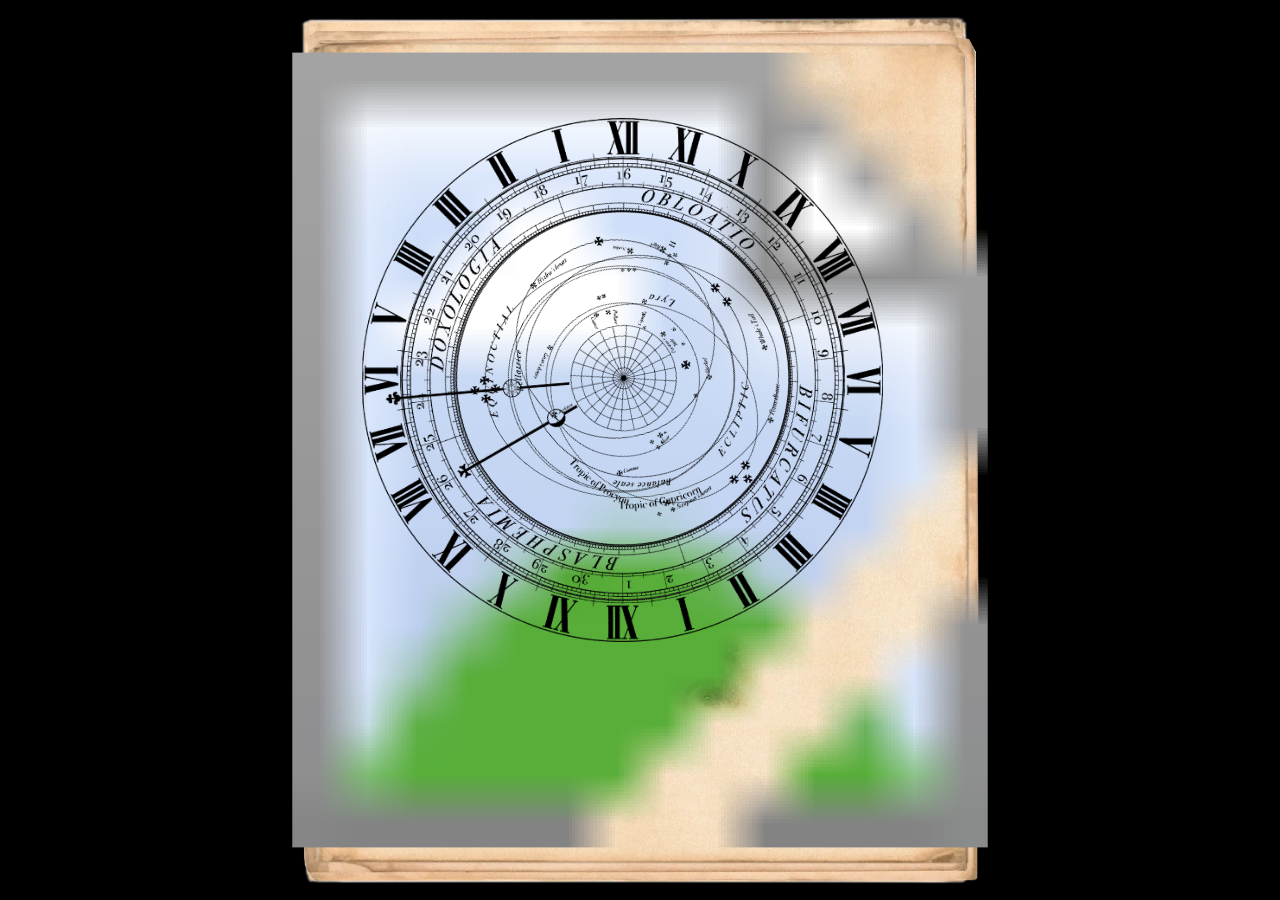
==== commit 96a27836: "added" ====
--- a/index.html
+++ b/index.html
@@ -126,7 +126,6 @@
 		</div>
 	</section>
 	<section>
-
 		<svg version="1.1" xmlns="http://www.w3.org/2000/svg" xmlns:xlink="http://www.w3.org/1999/xlink" viewBox="0 0 2550 3300">
 			<image width="2550" height="3300" xlink:href="images/TOC.webp"></image>
 			<a xlink:href="https://montell.world">
@@ -145,10 +144,7 @@
     			<rect x="771" y="1113" fill="#fff" opacity="0" width="1030" height="50"></rect>
   			</a>
 		</svg>
-
 	</section>
-	
-		
 	<script type="text/javascript" src="js/movement.js"></script>
 	<script type="text/javascript" src="js/pseudoPage.js"></script>
 	<script type="text/javascript">
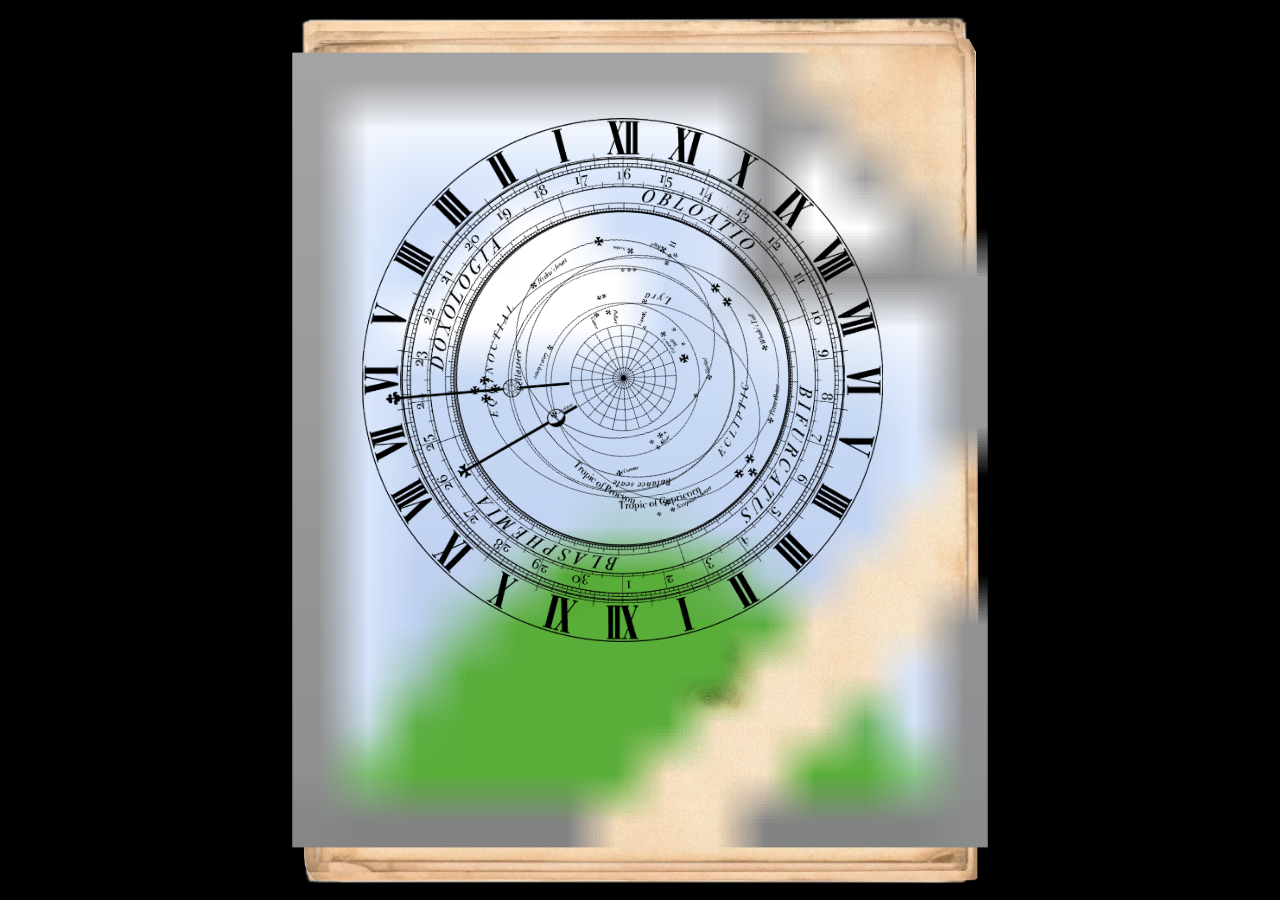
==== commit 42603e3f: "added" ====
--- a/index.html
+++ b/index.html
@@ -56,19 +56,19 @@
 		.clockCont{
 			aspect-ratio: 1/1;
 		}
-		audio{
+		/*audio{
 			visibility: hidden;
 			position: fixed;
 			top:0;
-		}
+		}*/
 
 	</style>
 	<link rel="stylesheet" type="text/css" href="css/clock.css">
 </head>
 <body>
-	<audio autoplay loop id="audio">
+	<!-- <audio autoplay loop id="audio">
   		<source src="audio/god_or_the_devil_composer_version.mp3" type="audio/mpeg">
-	</audio>
+	</audio> -->
 	<section class="opener">
 		<svg version="1.1" xmlns="http://www.w3.org/2000/svg" xmlns:xlink="http://www.w3.org/1999/xlink" viewBox="0 0 2550 3300">
 			<image class="page" width="2550" height="3300" xlink:href="images/countdown.webp"></image> 
@@ -147,12 +147,12 @@
 	</section>
 	<script type="text/javascript" src="js/movement.js"></script>
 	<script type="text/javascript" src="js/pseudoPage.js"></script>
-	<script type="text/javascript">
+	<!-- <script type="text/javascript">
 		document.addEventListener('click', musicPlay);
 			function musicPlay() {
     			document.getElementById('audio').play();
     			document.removeEventListener('click', musicPlay);
 			}
-	</script>
+	</script> -->
 </body>
 </html>